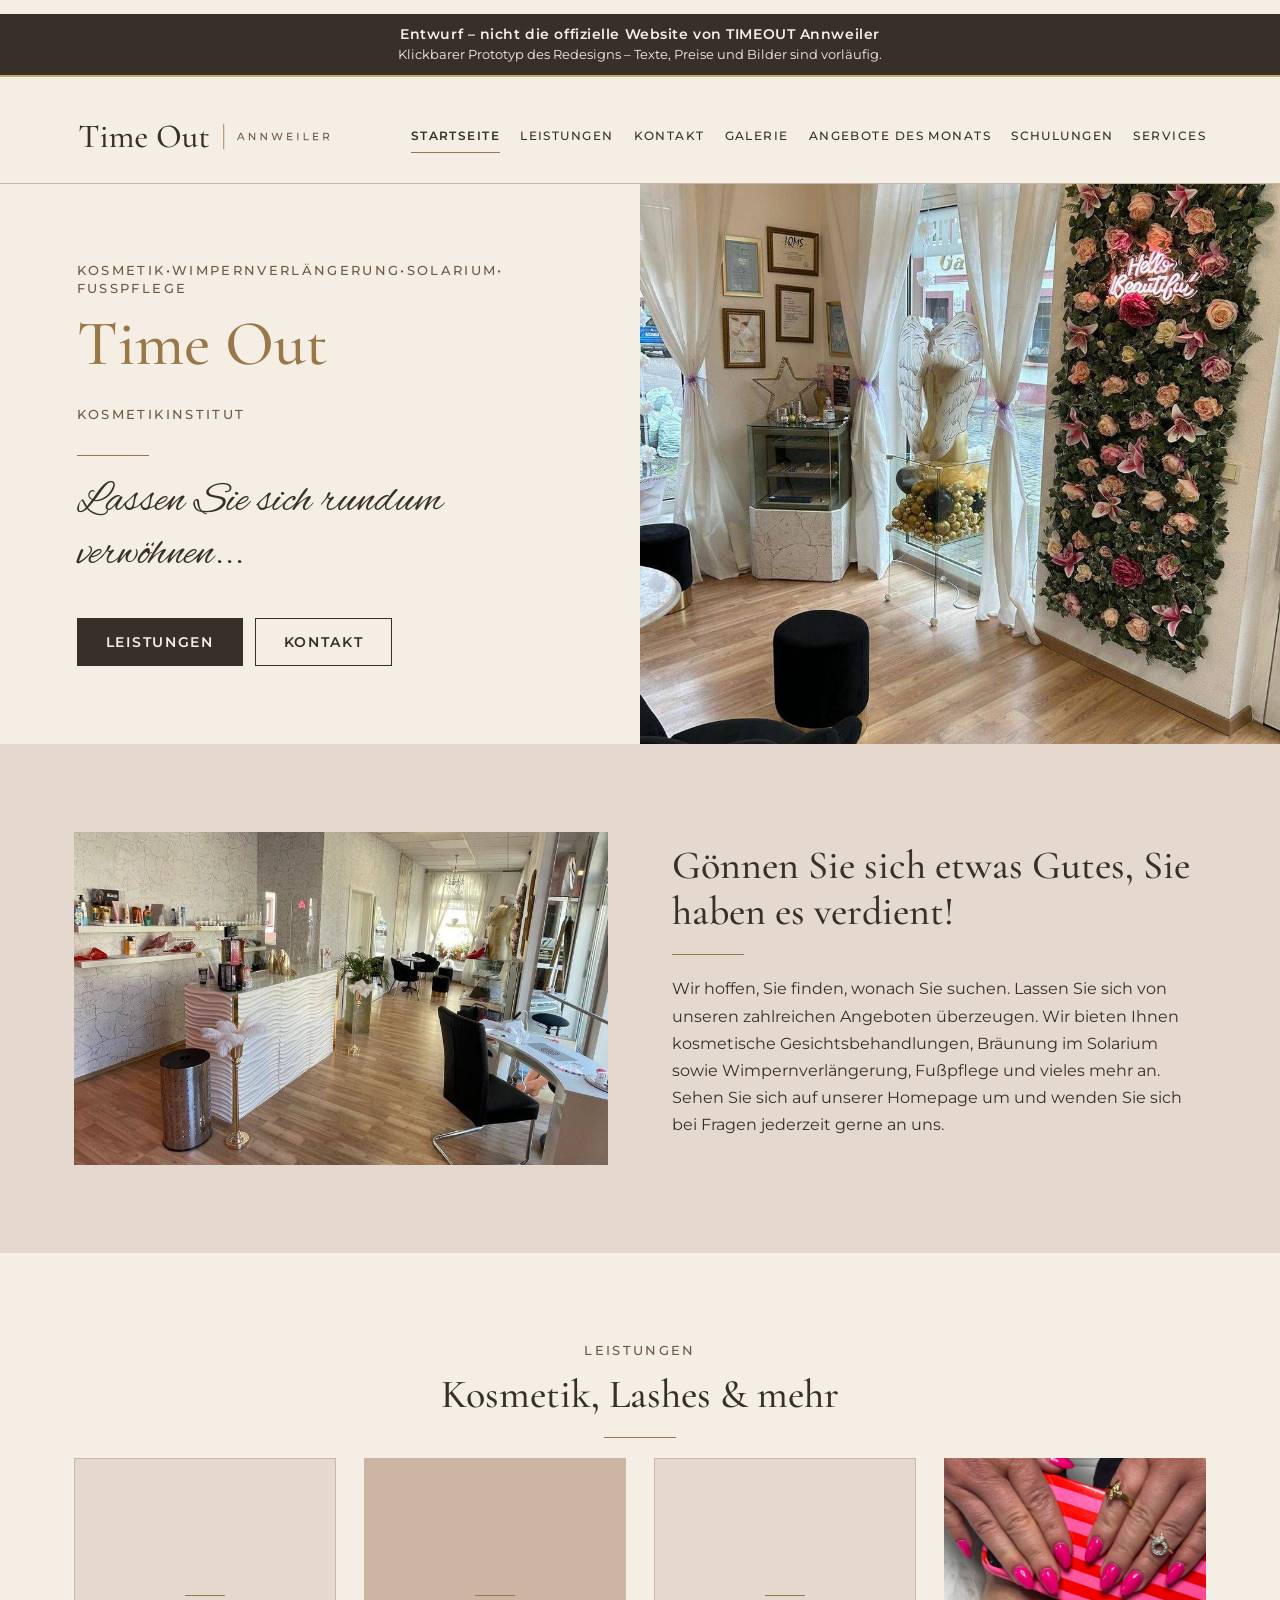
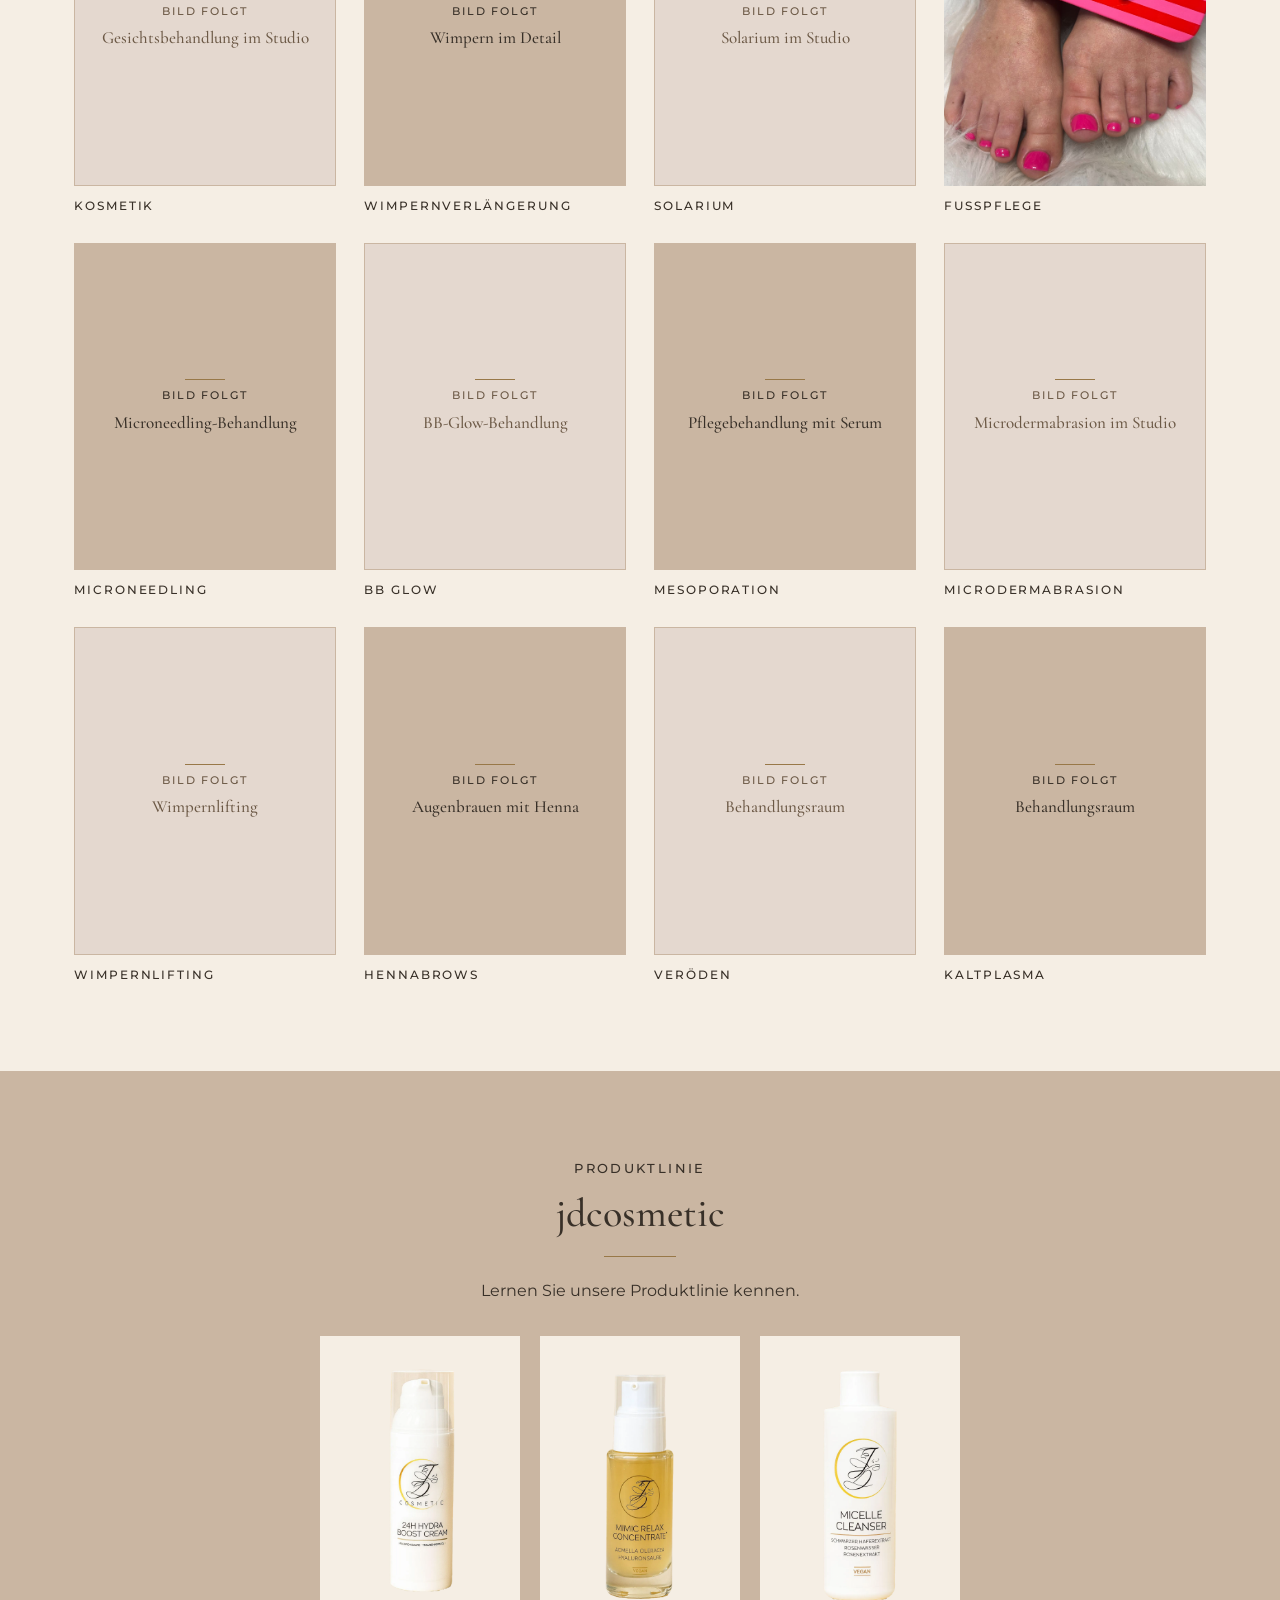
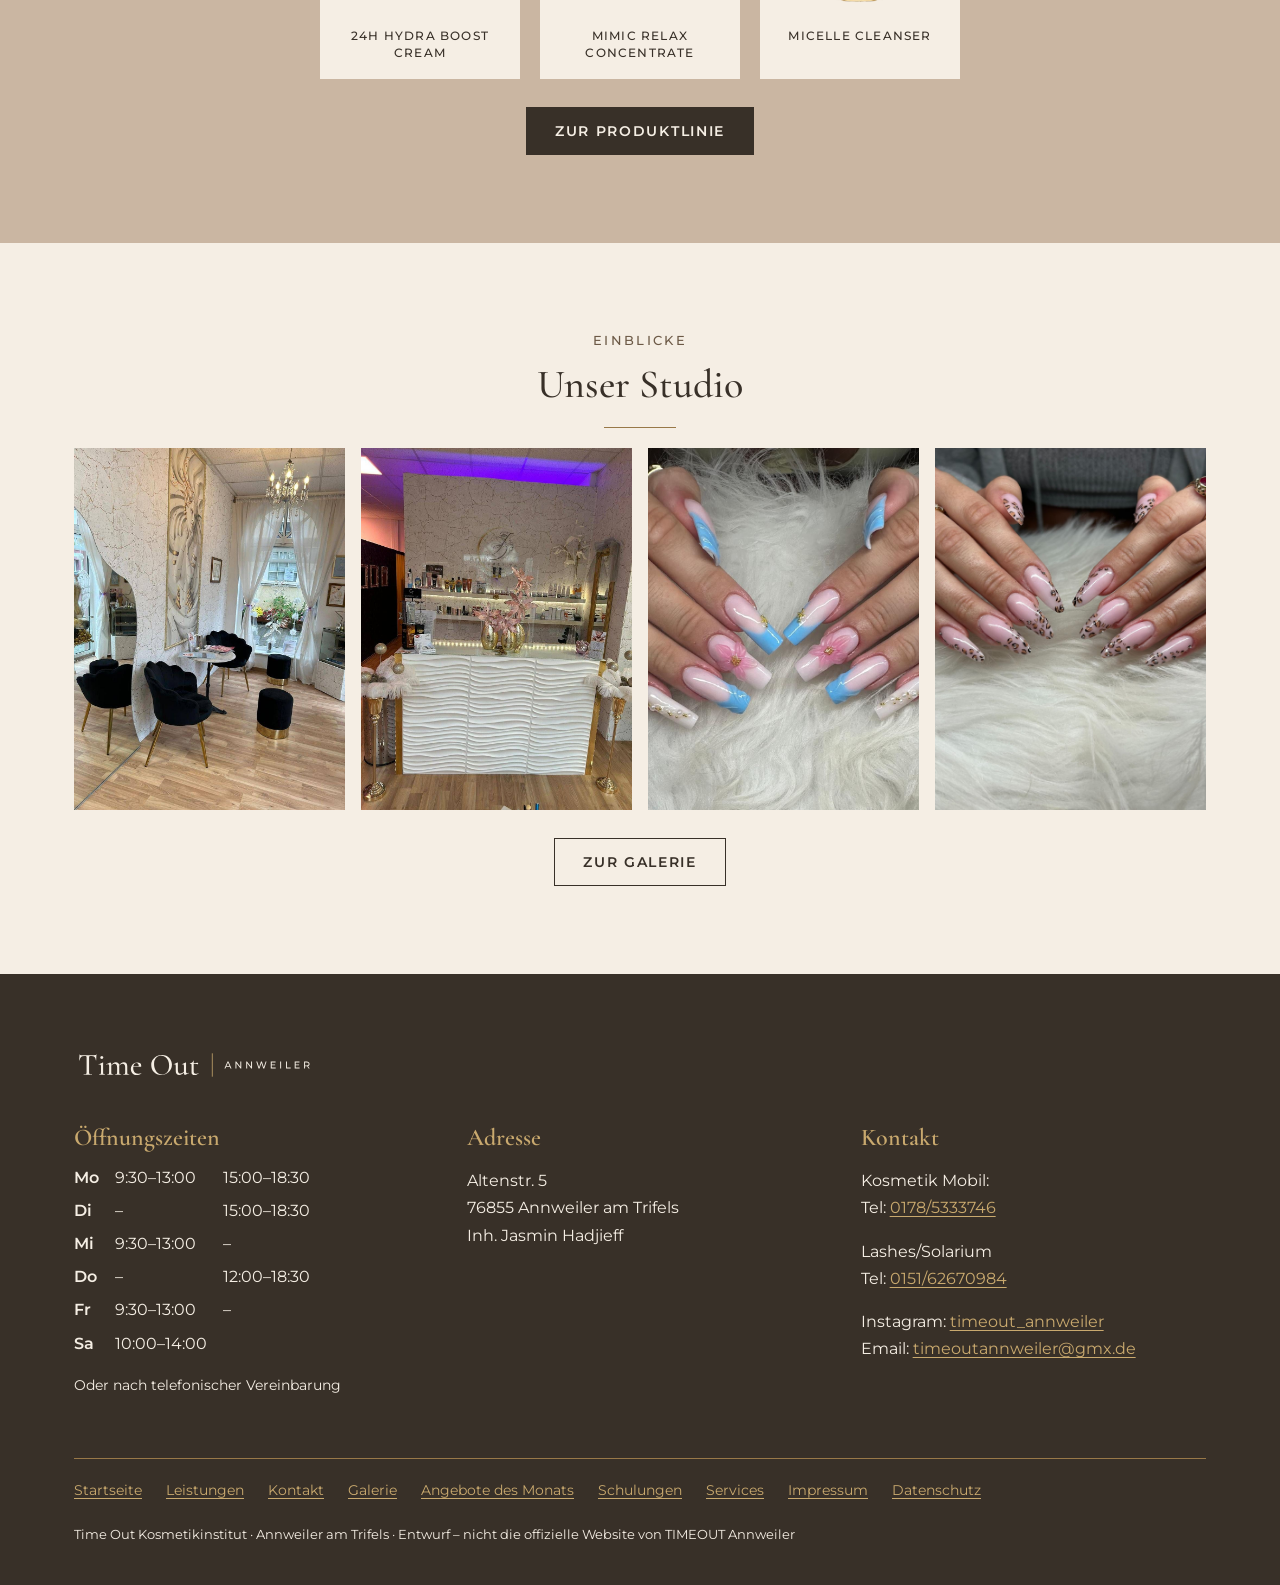
==== index.html @ f5adf03c "feat: publish redesign prototype Source: Kremer-Consulting/timeout-annweiler@d4bfa73 (prototype/), R" ====
<!doctype html>
<html lang="de">
<head>
<meta charset="utf-8">
<meta name="viewport" content="width=device-width, initial-scale=1">
<meta name="robots" content="noindex, nofollow">
<meta name="referrer" content="no-referrer">
<title>Startseite – Time Out Kosmetikinstitut (Entwurf)</title>
<meta name="description" content="Time Out Kosmetikinstitut in Annweiler am Trifels: Kosmetik, Wimpernverlängerung, Solarium, Fußpflege. Entwurf des Redesigns.">
<link rel="icon" type="image/png" sizes="32x32" href="brand/favicon-32.png">
<link rel="apple-touch-icon" href="brand/favicon-180.png">
<link rel="stylesheet" href="style.css">
<script src="menu.js"></script>
</head>
<body>
<a class="skip" href="#inhalt">Zum Inhalt springen</a>
<p class="draft-banner" role="note">Entwurf – nicht die offizielle Website von TIMEOUT Annweiler<span>Klickbarer Prototyp des Redesigns – Texte, Preise und Bilder sind vorläufig.</span></p>
<header class="site-header">
  <div class="wrap">
    <a class="brand" href="index.html"><img class="brand-word" src="brand/wordmark-a-light.svg" alt="Time Out – Annweiler, zur Startseite" width="496" height="78"><img class="brand-mono" src="brand/monogram-mark-light.svg" alt="Time Out – Annweiler, zur Startseite" width="512" height="512"></a>
    <button class="menu-button" type="button" aria-expanded="false" aria-controls="site-nav"><span class="menu-icon" aria-hidden="true"><span></span></span><span class="menu-text">Menü</span></button>
    <nav class="site-nav" id="site-nav" aria-label="Hauptnavigation"><ul><li><a href="index.html" aria-current="page">Startseite</a></li><li><a href="leistungen.html">Leistungen</a></li><li><a href="kontakt.html">Kontakt</a></li><li><a href="galerie.html">Galerie</a></li><li><a href="angebote-des-monats.html">Angebote des Monats</a></li><li><a href="schulungen.html">Schulungen</a></li><li><a href="services.html">Services</a></li></ul></nav>
  </div>
</header>
<main id="inhalt" tabindex="-1">

<section class="hero">
  <div class="hero__text">
    <p class="overline">Kosmetik•<wbr>Wimpernverlängerung•<wbr>Solarium•<wbr>Fußpflege</p>
    <h1 class="gold">Time Out</h1>
    <p class="overline">Kosmetikinstitut</p>
    <hr class="rule">
    <p class="script">Lassen Sie sich rundum verwöhnen...</p>
    <div class="buttons"><a class="button" href="leistungen.html">Leistungen</a><a class="button button--secondary" href="kontakt.html">Kontakt</a></div>
  </div>
  <div class="hero__media"><img src="img/studio-blumenwand.jpg" alt="Blick in das Studio: Blumenwand, Sitzmöbel und helle Vorhänge" width="1000" height="1333" loading="eager"></div>
</section>

<section class="section section--sand">
  <div class="wrap split">
    <figure class="photo-wide"><img src="img/studio-empfang.jpg" alt="Empfangstheke und Behandlungsplätze im Studio" width="1000" height="562" loading="lazy"></figure>
    <div>
      <h2>Gönnen Sie sich etwas Gutes, Sie haben es verdient!</h2>
      <hr class="rule">
      <p>Wir hoffen, Sie finden, wonach Sie suchen. Lassen Sie sich von unseren zahlreichen Angeboten überzeugen. Wir bieten Ihnen kosmetische Gesichtsbehandlungen, Bräunung im Solarium sowie Wimpernverlängerung, Fußpflege und vieles mehr an. Sehen Sie sich auf unserer Homepage um und wenden Sie sich bei Fragen jederzeit gerne an uns.</p>
    </div>
  </div>
</section>

<section class="section">
  <div class="wrap">
    <div class="center"><p class="overline">Leistungen</p><h2>Kosmetik, Lashes &amp; mehr</h2><hr class="rule"></div>
    <div class="tiles"><a class="tile" href="leistungen.html#kosmetik"><div class="ph" role="img" aria-label="Bildplatzhalter: Gesichtsbehandlung im Studio"><span class="ph__label">Bild folgt</span><span class="ph__desc">Gesichtsbehandlung im Studio</span></div><span class="tile__name">Kosmetik</span></a><a class="tile" href="leistungen.html#lashes"><div class="ph ph--taupe" role="img" aria-label="Bildplatzhalter: Wimpern im Detail"><span class="ph__label">Bild folgt</span><span class="ph__desc">Wimpern im Detail</span></div><span class="tile__name">Wimpern&shy;verlängerung</span></a><a class="tile" href="leistungen.html#solarium"><div class="ph" role="img" aria-label="Bildplatzhalter: Solarium im Studio"><span class="ph__label">Bild folgt</span><span class="ph__desc">Solarium im Studio</span></div><span class="tile__name">Solarium</span></a><a class="tile" href="leistungen.html#pedikuere"><img src="img/naegel-3.jpg" alt="Gepflegte Hände und Füße mit pinkfarbenem Lack" width="1600" height="1586" loading="lazy"><span class="tile__name">Fußpflege</span></a><a class="tile" href="leistungen.html#microneedling"><div class="ph ph--taupe" role="img" aria-label="Bildplatzhalter: Microneedling-Behandlung"><span class="ph__label">Bild folgt</span><span class="ph__desc">Microneedling-Behandlung</span></div><span class="tile__name">Microneedling</span></a><a class="tile" href="leistungen.html#bb-glow"><div class="ph" role="img" aria-label="Bildplatzhalter: BB-Glow-Behandlung"><span class="ph__label">Bild folgt</span><span class="ph__desc">BB-Glow-Behandlung</span></div><span class="tile__name">BB Glow</span></a><a class="tile" href="leistungen.html#mesoporation"><div class="ph ph--taupe" role="img" aria-label="Bildplatzhalter: Pflegebehandlung mit Serum"><span class="ph__label">Bild folgt</span><span class="ph__desc">Pflegebehandlung mit Serum</span></div><span class="tile__name">Meso&shy;poration</span></a><a class="tile" href="leistungen.html#microdermabrasion"><div class="ph" role="img" aria-label="Bildplatzhalter: Microdermabrasion im Studio"><span class="ph__label">Bild folgt</span><span class="ph__desc">Microdermabrasion im Studio</span></div><span class="tile__name">Micro&shy;dermabrasion</span></a><a class="tile" href="leistungen.html#zusatzleistungen"><div class="ph" role="img" aria-label="Bildplatzhalter: Wimpernlifting"><span class="ph__label">Bild folgt</span><span class="ph__desc">Wimpernlifting</span></div><span class="tile__name">Wimpernlifting</span></a><a class="tile" href="leistungen.html#zusatzleistungen"><div class="ph ph--taupe" role="img" aria-label="Bildplatzhalter: Augenbrauen mit Henna"><span class="ph__label">Bild folgt</span><span class="ph__desc">Augenbrauen mit Henna</span></div><span class="tile__name">Hennabrows</span></a><a class="tile" href="leistungen.html#zusatzleistungen"><div class="ph" role="img" aria-label="Bildplatzhalter: Behandlungsraum"><span class="ph__label">Bild folgt</span><span class="ph__desc">Behandlungsraum</span></div><span class="tile__name">Veröden</span></a><a class="tile" href="leistungen.html#zusatzleistungen"><div class="ph ph--taupe" role="img" aria-label="Bildplatzhalter: Behandlungsraum"><span class="ph__label">Bild folgt</span><span class="ph__desc">Behandlungsraum</span></div><span class="tile__name">Kaltplasma</span></a></div>
  </div>
</section>

<section class="section section--taupe">
  <div class="wrap center">
    <p class="overline" style="color: var(--text-primary)">Produktlinie</p>
    <h2>jdcosmetic</h2>
    <hr class="rule">
    <p class="lead">Lernen Sie unsere Produktlinie kennen.</p>
    <div class="products products--3" style="margin: 32px auto 0">
      <figure class="product"><img src="img/produkt-hydra-boost-cream.webp" alt="Spenderflasche 24H Hydra Boost Cream von jdcosmetic" width="1024" height="1536" loading="lazy"><figcaption>24H Hydra Boost Cream</figcaption></figure>
      <figure class="product"><img src="img/produkt-mimic-relax-concentrate.webp" alt="Flasche Mimic Relax Concentrate von jdcosmetic" width="1024" height="1536" loading="lazy"><figcaption>Mimic Relax Concentrate</figcaption></figure>
      <figure class="product"><img src="img/produkt-micelle-cleanser.webp" alt="Flasche Micelle Cleanser von jdcosmetic" width="1024" height="1536" loading="lazy"><figcaption>Micelle Cleanser</figcaption></figure>
    </div>
    <div class="buttons"><a class="button" href="leistungen.html#produktlinie">Zur Produktlinie</a></div>
  </div>
</section>

<section class="section">
  <div class="wrap">
    <div class="center"><p class="overline">Einblicke</p><h2>Unser Studio</h2><hr class="rule"></div>
    <div class="studio">
      <img src="img/studio-sitzecke.jpg" alt="Sitzecke mit schwarzen Samtsesseln, Kronleuchter und Spiegel" width="1000" height="1333" loading="lazy">
      <img src="img/studio-theke.jpg" alt="Beleuchtete Theke mit Produktregal" width="1000" height="1333" loading="lazy">
      <img src="img/naegel-1.jpg" alt="Lange Gelnägel in Rosa mit blauen Spitzen und Glitzer" width="1200" height="1082" loading="lazy">
      <img src="img/naegel-4.jpg" alt="Mandelförmige Gelnägel in Nude mit Leopardenmuster" width="1560" height="1600" loading="lazy">
    </div>
    <div class="center buttons"><a class="button button--secondary" href="galerie.html">Zur Galerie</a></div>
  </div>
</section>

</main>
<footer class="site-footer">
  <div class="wrap">
    <img class="footer-logo" src="brand/wordmark-a-dark.svg" alt="Time Out – Annweiler" width="496" height="78" loading="lazy">
    <div class="footer-grid">
      <div>
        <h2>Öffnungszeiten</h2>
        <table class="footer-hours"><caption class="visually-hidden">Öffnungszeiten</caption><tr><th scope="row">Mo</th><td>9:30–13:00</td><td>15:00–18:30</td></tr><tr><th scope="row">Di</th><td>–</td><td>15:00–18:30</td></tr><tr><th scope="row">Mi</th><td>9:30–13:00</td><td>–</td></tr><tr><th scope="row">Do</th><td>–</td><td>12:00–18:30</td></tr><tr><th scope="row">Fr</th><td>9:30–13:00</td><td>–</td></tr><tr><th scope="row">Sa</th><td>10:00–14:00</td><td></td></tr></table>
        <p class="small">Oder nach telefonischer Vereinbarung</p>
      </div>
      <div>
        <h2>Adresse</h2>
        <p>Altenstr. 5<br>76855 Annweiler am Trifels<br>Inh. Jasmin Hadjieff</p>
      </div>
      <div>
        <h2>Kontakt</h2>
        <p>Kosmetik Mobil:<br>Tel: <a href="tel:+491785333746">0178/5333746</a></p><p>Lashes/Solarium<br>Tel: <a href="tel:+4915162670984">0151/62670984</a></p><p>Instagram: <a href="https://www.instagram.com/timeout_annweiler/">timeout_annweiler</a><br>Email: <a href="mailto:timeoutannweiler@gmx.de">timeoutannweiler@gmx.de</a></p>
      </div>
    </div>
    <nav class="footer-nav" aria-label="Fußzeile"><ul><li><a href="index.html" aria-current="page">Startseite</a></li><li><a href="leistungen.html">Leistungen</a></li><li><a href="kontakt.html">Kontakt</a></li><li><a href="galerie.html">Galerie</a></li><li><a href="angebote-des-monats.html">Angebote des Monats</a></li><li><a href="schulungen.html">Schulungen</a></li><li><a href="services.html">Services</a></li><li><a href="impressum.html">Impressum</a></li><li><a href="datenschutz.html">Datenschutz</a></li></ul></nav>
    <p class="footer-bottom">Time Out Kosmetikinstitut · Annweiler am Trifels · Entwurf – nicht die offizielle Website von TIMEOUT Annweiler</p>
  </div>
</footer>
</body>
</html>
---- style.css ----
/* Prototyp #34 – Redesign nach ADR-0013/0014, Wortmarke ADR-0018.
   Farben 1:1 aus assets/brand/tokens.json (target), keine Werte ohne Token.
   Schriften selbst gehostet (SIL OFL, Lizenzen in fonts/). Keine externen Anfragen. */

@font-face { font-family: "Cormorant Garamond"; font-style: normal; font-weight: 500; font-display: swap; src: url("fonts/cormorant-garamond-latin-500-normal.woff2") format("woff2"); }
@font-face { font-family: "Cormorant Garamond"; font-style: normal; font-weight: 600; font-display: swap; src: url("fonts/cormorant-garamond-latin-600-normal.woff2") format("woff2"); }
@font-face { font-family: "Montserrat"; font-style: normal; font-weight: 400; font-display: swap; src: url("fonts/montserrat-latin-400-normal.woff2") format("woff2"); }
@font-face { font-family: "Montserrat"; font-style: normal; font-weight: 500; font-display: swap; src: url("fonts/montserrat-latin-500-normal.woff2") format("woff2"); }
@font-face { font-family: "Montserrat"; font-style: normal; font-weight: 600; font-display: swap; src: url("fonts/montserrat-latin-600-normal.woff2") format("woff2"); }
@font-face { font-family: "Alex Brush"; font-style: normal; font-weight: 400; font-display: swap; src: url("fonts/alex-brush-latin-400-normal.woff2") format("woff2"); }

:root {
  --bg-cream: #F5EEE4;
  --bg-sand: #E4D8CF;
  --bg-taupe: #CAB6A2;
  --bg-espresso: #383028;
  --text-primary: #383028;
  --text-secondary: #6C5946;
  --text-on-dark: #F5EEE4;
  --gold: #987848;
  --gold-deep: #725A36;
  --gold-light: #C9A96E;
  --line-decor: #CAB6A2;
  --line-field: #6C5946;
  --button-hover: #2C241C;

  --font-heading: "Cormorant Garamond", serif;
  --font-body: "Montserrat", sans-serif;
  --font-script: "Alex Brush", cursive;

  --wrap: 1180px;
  --gutter: 24px;
}

* { box-sizing: border-box; }
html { scroll-behavior: smooth; }
body {
  margin: 0;
  background: var(--bg-cream);
  color: var(--text-primary);
  font: 400 16px/1.7 var(--font-body);
}
img { display: block; max-width: 100%; height: auto; }
a { color: var(--gold-deep); text-decoration: underline; text-underline-offset: 3px; }
a:hover { color: var(--text-primary); }
:focus-visible { outline: 2px solid var(--gold-deep); outline-offset: 3px; }
/* Fokusfarbe je Grund nur aus erlaubten Paaren (tokens.json): Taupe -> Espresso, Espresso -> Gold hell */
.section--taupe :focus-visible { outline-color: var(--text-primary); }
.site-footer :focus-visible { outline-color: var(--gold-light); }
.wrap { max-width: var(--wrap); margin: 0 auto; padding: 0 var(--gutter); }

.visually-hidden { position: absolute; width: 1px; height: 1px; overflow: hidden; clip: rect(0 0 0 0); white-space: nowrap; }

/* Sprunglink (Befund B1: nur bei Tastaturfokus sichtbar) */
.skip {
  position: absolute; left: 12px; top: -100px; z-index: 20;
  background: var(--bg-cream); color: var(--text-primary);
  padding: 10px 16px; font-weight: 600;
}
.skip:focus { top: 12px; }

/* Entwurfs-Banner (ADR-0022) */
.draft-banner {
  background: var(--bg-espresso);
  color: var(--text-on-dark);
  text-align: center;
  font: 600 14px/1.5 var(--font-body);
  letter-spacing: .04em;
  padding: 10px var(--gutter);
  border-bottom: 2px solid var(--gold-light);
}
.draft-banner span { display: block; font-weight: 400; font-size: 13px; letter-spacing: 0; }

/* Typografie */
h1, h2, h3 { font-family: var(--font-heading); font-weight: 500; margin: 0 0 .4em; color: var(--text-primary); }
h1 { font-size: 56px; line-height: 1.1; }
h2 { font-size: 40px; line-height: 1.15; }
h3 { font-size: 26px; line-height: 1.2; font-weight: 600; }
.gold { color: var(--gold); }                 /* nur ab 24 px und nur auf Creme */
.overline {
  font: 500 13px/1.4 var(--font-body);
  letter-spacing: .18em;
  text-transform: uppercase;
  color: var(--text-secondary);
  margin: 0 0 12px;
}
.script { font: 400 44px/1.2 var(--font-script); color: var(--text-primary); margin: 0 0 8px; }
.small { font-size: 14px; line-height: 1.6; }
.muted { color: var(--text-secondary); }
.rule { width: 72px; height: 1px; background: var(--gold); border: 0; margin: 20px 0; }
.center { text-align: center; }
.center .rule { margin-left: auto; margin-right: auto; }
.lead { max-width: 640px; }
.center .lead { margin-left: auto; margin-right: auto; }

/* Kopfzeile */
.site-header { background: var(--bg-cream); border-bottom: 1px solid var(--line-decor); position: relative; }
.site-header .wrap { display: flex; align-items: center; justify-content: space-between; gap: 24px; min-height: 92px; }
.brand { display: block; flex: 0 0 auto; line-height: 0; }
.brand img { width: 260px; height: auto; }
.brand .brand-mono { display: none; width: 52px; }
.menu-button { display: none; }
.site-nav ul { display: flex; flex-wrap: wrap; justify-content: flex-end; gap: 4px 20px; list-style: none; margin: 0; padding: 0; }
.site-nav a {
  display: inline-block;
  color: var(--text-primary);
  text-decoration: none;
  font: 500 12px/1 var(--font-body);
  letter-spacing: .12em;
  text-transform: uppercase;
  padding: 10px 0;
  border-bottom: 1px solid transparent;
}
.site-nav a:hover, .site-nav a[aria-current="page"] { border-bottom-color: var(--gold); color: var(--text-primary); }
.site-nav a[aria-current="page"] { font-weight: 600; }

/* Abschnitte */
.section { padding: 88px 0; }
.section--sand { background: var(--bg-sand); }
.section--taupe { background: var(--bg-taupe); }
.section--tight { padding: 56px 0; }

/* Hero */
.hero { display: grid; grid-template-columns: minmax(0, 1fr) minmax(0, 1fr); min-height: 560px; }
.hero__text { display: flex; flex-direction: column; justify-content: center; padding: 72px clamp(24px, 6vw, 96px); }
.hero__media { position: relative; overflow: hidden; min-height: 420px; }
.hero__media img { position: absolute; inset: 0; width: 100%; height: 100%; object-fit: cover; }
.hero h1 { font-size: 64px; }

/* Buttons */
.button {
  display: inline-block;
  font: 600 14px/1 var(--font-body);
  letter-spacing: .12em;
  text-transform: uppercase;
  text-decoration: none;
  padding: 16px 28px;
  border: 1px solid var(--text-primary);
  background: var(--text-primary);
  color: var(--text-on-dark);
}
.button:hover, .button:focus-visible { background: var(--button-hover); color: var(--text-on-dark); }
.button--secondary { background: transparent; color: var(--text-primary); }
.button--secondary:hover, .button--secondary:focus-visible { background: var(--bg-sand); color: var(--text-primary); }
.buttons { display: flex; flex-wrap: wrap; gap: 12px; margin-top: 28px; }
.center .buttons, .buttons.center { justify-content: center; }

/* Bildplatzhalter (ADR-0022): Fläche in Brand-Farben mit Bildbeschreibung */
.ph {
  display: flex; flex-direction: column; justify-content: center; align-items: center; gap: 8px;
  width: 100%; aspect-ratio: 4 / 5; padding: 20px;
  background: var(--bg-sand); color: var(--text-secondary);
  border: 1px solid var(--line-decor);
  text-align: center;
  margin: 0;
}
.ph::before { content: ""; width: 40px; height: 1px; background: var(--gold); }
.ph--taupe { background: var(--bg-taupe); color: var(--text-primary); }
.ph--cream { background: var(--bg-cream); color: var(--text-secondary); }
.ph--wide { aspect-ratio: 16 / 9; }
.ph--square { aspect-ratio: 1 / 1; }
.ph--fill { aspect-ratio: auto; height: 100%; min-height: 320px; }
.ph__label { font: 500 11px/1.4 var(--font-body); letter-spacing: .18em; text-transform: uppercase; }
.ph__desc { font: 500 20px/1.3 var(--font-heading); max-width: 26ch; }
.ph--taupe .ph__desc, .ph--taupe .ph__label { color: var(--text-primary); }

/* Leistungskacheln */
.tiles { display: grid; grid-template-columns: repeat(4, minmax(0, 1fr)); gap: 28px; }
.tile { display: block; text-decoration: none; color: var(--text-primary); }
.tile img { aspect-ratio: 4 / 5; object-fit: cover; width: 100%; }
.tile .ph__desc { font-size: 17px; }
.tile__name { display: block; margin-top: 12px; font: 500 12px/1.4 var(--font-body); letter-spacing: .16em; text-transform: uppercase; }
.tile:hover .tile__name { color: var(--gold-deep); }

/* Zwei Spalten */
.split { display: grid; grid-template-columns: 1fr 1fr; gap: 64px; align-items: center; }
.split--top { align-items: start; }
.grid-2 { display: grid; grid-template-columns: 1fr 1fr; gap: 28px; align-items: start; }

/* Studio- und Bildraster */
.studio { display: grid; grid-template-columns: repeat(4, 1fr); gap: 16px; }
.studio img { aspect-ratio: 3 / 4; object-fit: cover; width: 100%; }
.photo-wide img { width: 100%; aspect-ratio: 16 / 10; object-fit: cover; }
figure { margin: 0; }
figcaption { font-size: 14px; line-height: 1.6; color: var(--text-secondary); margin-top: 8px; }

/* Produktlinie */
.products { display: grid; grid-template-columns: repeat(5, minmax(0, 1fr)); gap: 20px; }
.product { background: var(--bg-cream); padding: 16px 12px 18px; text-align: center; }
.product img { width: 100%; aspect-ratio: 2 / 3; object-fit: contain; }
.product figcaption { color: var(--text-primary); font: 500 12px/1.4 var(--font-body); letter-spacing: .1em; text-transform: uppercase; margin-top: 12px; }
.products--3 { grid-template-columns: repeat(3, minmax(0, 1fr)); max-width: 640px; }
.brand-ph { max-width: 260px; margin: 0 auto 32px; }

/* Sprungmarken */
.jump { display: flex; flex-wrap: wrap; gap: 10px; justify-content: center; list-style: none; padding: 0; margin: 28px 0 0; }
.jump a { display: inline-block; border: 1px solid var(--text-primary); padding: 9px 16px; color: var(--text-primary); text-decoration: none; font: 500 12px/1 var(--font-body); letter-spacing: .12em; text-transform: uppercase; }
.jump a:hover, .jump a:focus-visible { background: var(--bg-sand); }

/* Preislisten */
.price-group { background: var(--bg-cream); padding: 36px 40px; scroll-margin-top: 24px; }
.price-columns { columns: 2 420px; column-gap: 28px; }
.price-columns .price-group { break-inside: avoid; margin: 0 0 28px; }
.price-group > p { margin: 0 0 8px; }
.price-list { list-style: none; margin: 0; padding: 0; }
.price-list li { display: grid; grid-template-columns: 1fr auto; gap: 4px 24px; padding: 16px 0; border-bottom: 1px solid var(--line-decor); }
.price-list li:last-child { border-bottom: 0; }
.price-list .name { font-weight: 600; }
.price-list .price { font-weight: 600; white-space: nowrap; text-align: right; }
.price-list .desc { grid-column: 1 / -1; color: var(--text-secondary); font-size: 14px; line-height: 1.6; }
.open-note { border-left: 2px solid var(--gold); padding: 8px 16px; color: var(--text-secondary); font-size: 14px; margin: 16px 0 0; }
.tags { display: flex; flex-wrap: wrap; gap: 10px; list-style: none; padding: 0; margin: 0; }
.tags li { background: var(--bg-sand); padding: 8px 14px; font-size: 14px; }

/* Kontakt */
.info-card { background: var(--bg-cream); padding: 40px; }
.section:not(.section--sand) .info-card { background: var(--bg-sand); }
.hours { width: 100%; border-collapse: collapse; }
.hours th, .hours td { text-align: left; padding: 10px 0; border-bottom: 1px solid var(--line-decor); font-weight: 400; vertical-align: top; }
.hours th { font-weight: 600; width: 64px; }
.contact-list { list-style: none; padding: 0; margin: 0; }
.contact-list li { padding: 10px 0; border-bottom: 1px solid var(--line-decor); }
.contact-list li:last-child { border-bottom: 0; }

/* Galerie */
.gallery { display: grid; grid-template-columns: repeat(4, minmax(0, 1fr)); gap: 16px; }
.gallery img { width: 100%; aspect-ratio: 1 / 1; object-fit: cover; }
.gallery-text { max-width: 880px; margin: 0 auto; }

/* „Folgt“-Seiten */
.soon { min-height: 46vh; display: flex; align-items: center; }
.soon .wrap { max-width: 760px; }

/* Footer */
.site-footer { background: var(--bg-espresso); color: var(--text-on-dark); padding: 72px 0 40px; }
.site-footer h2 { color: var(--gold-light); font-size: 24px; font-weight: 600; }
.site-footer a { color: var(--gold-light); }
.site-footer a:hover { color: var(--text-on-dark); }
.footer-logo { width: 240px; margin-bottom: 40px; }
.footer-grid { display: grid; grid-template-columns: repeat(3, 1fr); gap: 48px; }
.footer-hours { border-collapse: collapse; }
.footer-hours th, .footer-hours td { text-align: left; padding: 3px 16px 3px 0; font-weight: 400; vertical-align: top; }
.footer-hours th { font-weight: 600; }
.footer-nav { margin-top: 48px; padding-top: 20px; border-top: 1px solid var(--gold); }
.footer-nav ul { display: flex; flex-wrap: wrap; gap: 8px 24px; list-style: none; margin: 0; padding: 0; font-size: 14px; }
.footer-bottom { margin: 20px 0 0; font-size: 13px; }

/* Tablet und Mobil: Menü per Button */
@media (max-width: 1100px) {
  .site-header .wrap { min-height: 72px; flex-wrap: wrap; padding-top: 10px; padding-bottom: 10px; }
  .brand .brand-word { display: none; }
  .brand .brand-mono { display: block; }
  .js .menu-button {
    display: inline-flex; align-items: center; gap: 10px;
    background: transparent; color: var(--text-primary);
    border: 1px solid var(--text-primary);
    padding: 12px 16px;
    font: 600 13px/1 var(--font-body); letter-spacing: .12em; text-transform: uppercase;
    cursor: pointer;
  }
  .js .menu-button:hover { background: var(--bg-sand); }
  .menu-icon { position: relative; width: 18px; height: 12px; }
  .menu-icon::before, .menu-icon::after, .menu-icon span { content: ""; position: absolute; left: 0; width: 18px; height: 2px; background: var(--text-primary); }
  .menu-icon::before { top: 0; }
  .menu-icon span { top: 5px; }
  .menu-icon::after { top: 10px; }
  .menu-button[aria-expanded="true"] .menu-icon span { opacity: 0; }
  .menu-button[aria-expanded="true"] .menu-icon::before { top: 5px; transform: rotate(45deg); }
  .menu-button[aria-expanded="true"] .menu-icon::after { top: 5px; transform: rotate(-45deg); }
  .site-nav { flex: 1 0 100%; }
  .js .site-nav { display: none; }
  .js .site-nav.is-open { display: block; }
  .site-nav ul { flex-direction: column; gap: 0; padding: 8px 0 12px; }
  .site-nav li { border-top: 1px solid var(--line-decor); }
  .site-nav a { display: block; padding: 16px 0; font-size: 13px; border-bottom: 0; }
  .site-nav a[aria-current="page"] { border-left: 3px solid var(--gold); padding-left: 12px; }
  .products { grid-template-columns: repeat(3, minmax(0, 1fr)); }
}

@media (max-width: 900px) {
  h1, .hero h1 { font-size: 40px; }
  h2 { font-size: 30px; }
  h3 { font-size: 22px; }
  .script { font-size: 34px; }
  .section { padding: 56px 0; }
  .hero, .split, .grid-2, .footer-grid { grid-template-columns: minmax(0, 1fr); }
  .overline { overflow-wrap: anywhere; }
  .tile__name { font-size: 11px; letter-spacing: .06em; }
  .hero__media { min-height: 320px; order: -1; }
  .hero__text { padding: 40px var(--gutter); }
  .tiles { grid-template-columns: repeat(2, minmax(0, 1fr)); gap: 16px; }
  .tile .ph__desc { font-size: 15px; }
  .ph { padding: 12px; }
  .studio, .gallery { grid-template-columns: repeat(2, 1fr); }
  .products { grid-template-columns: repeat(2, minmax(0, 1fr)); }
  .products--3 { grid-template-columns: repeat(3, minmax(0, 1fr)); gap: 10px; }
  .product { padding: 12px 6px 14px; }
  .product figcaption { font-size: 10px; letter-spacing: .04em; }
  .price-group, .info-card { padding: 24px; }
  .split { gap: 32px; }
  .footer-grid { gap: 32px; }
}
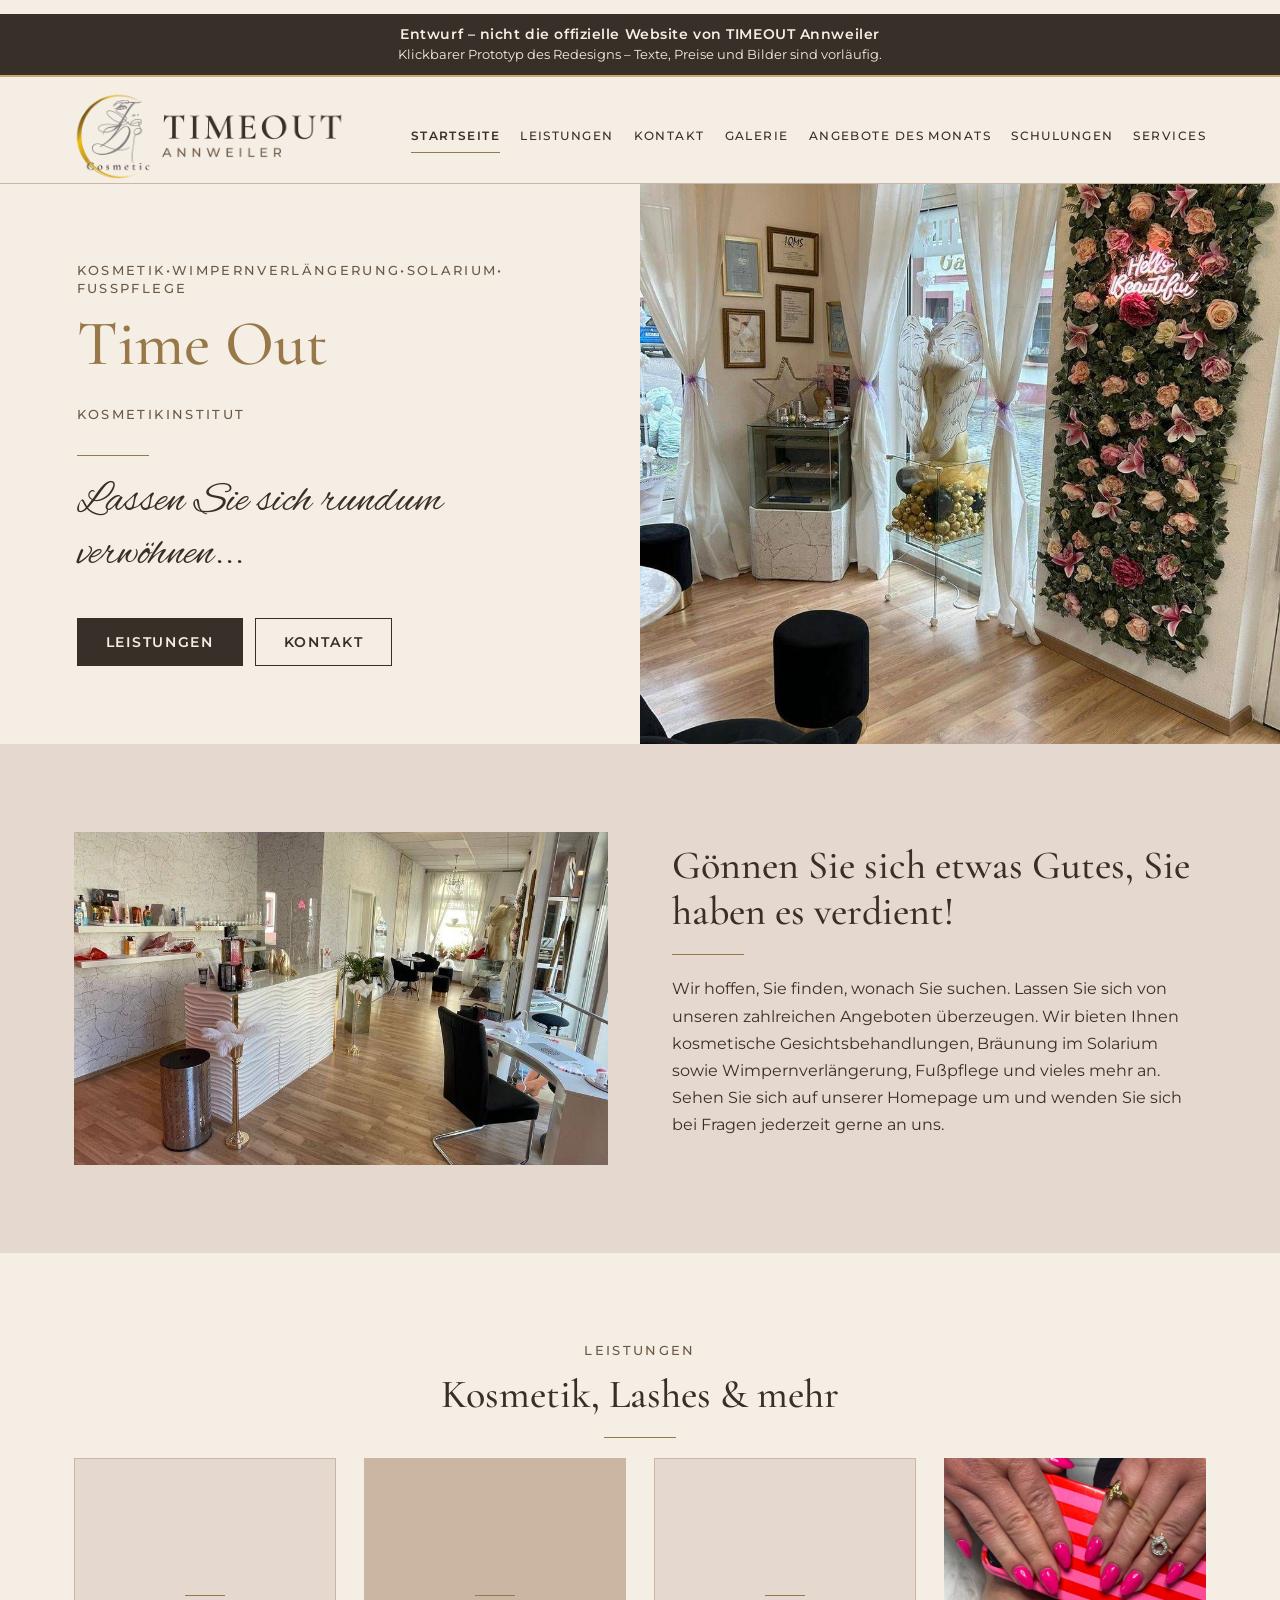
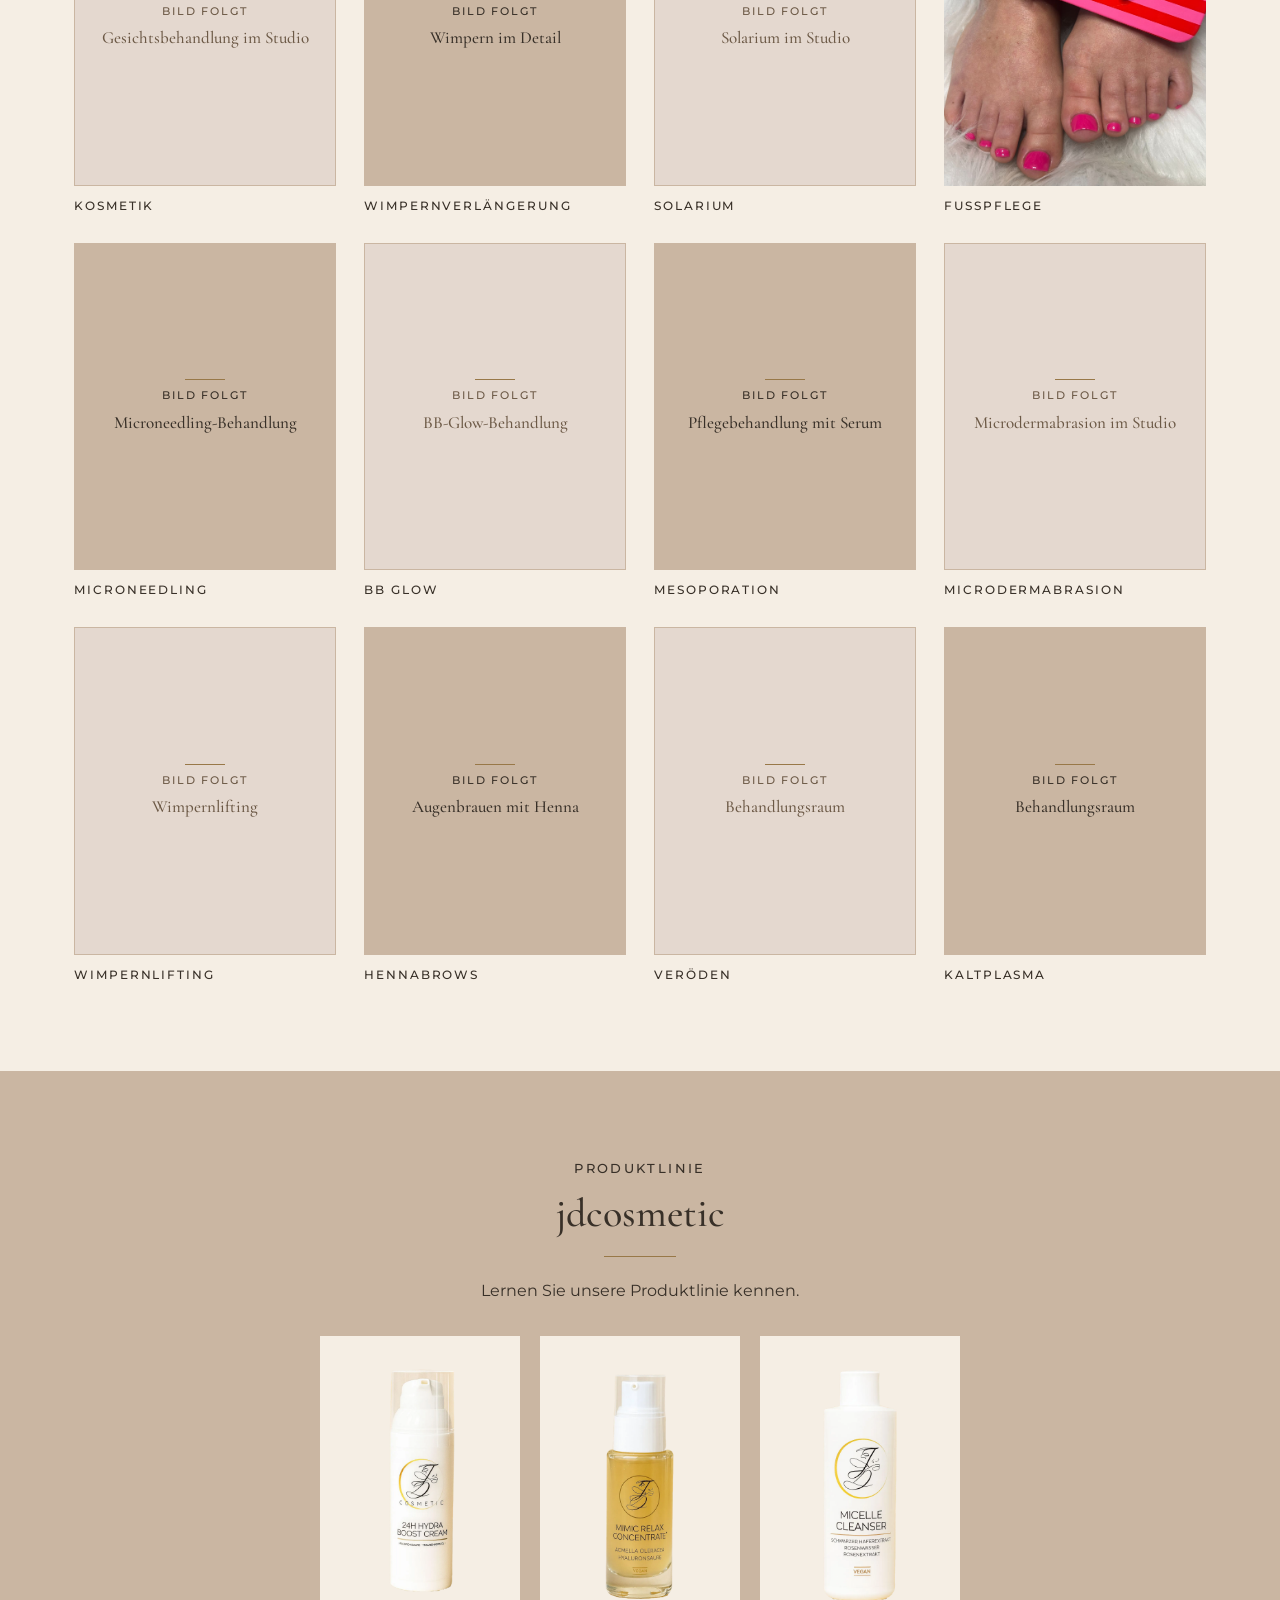
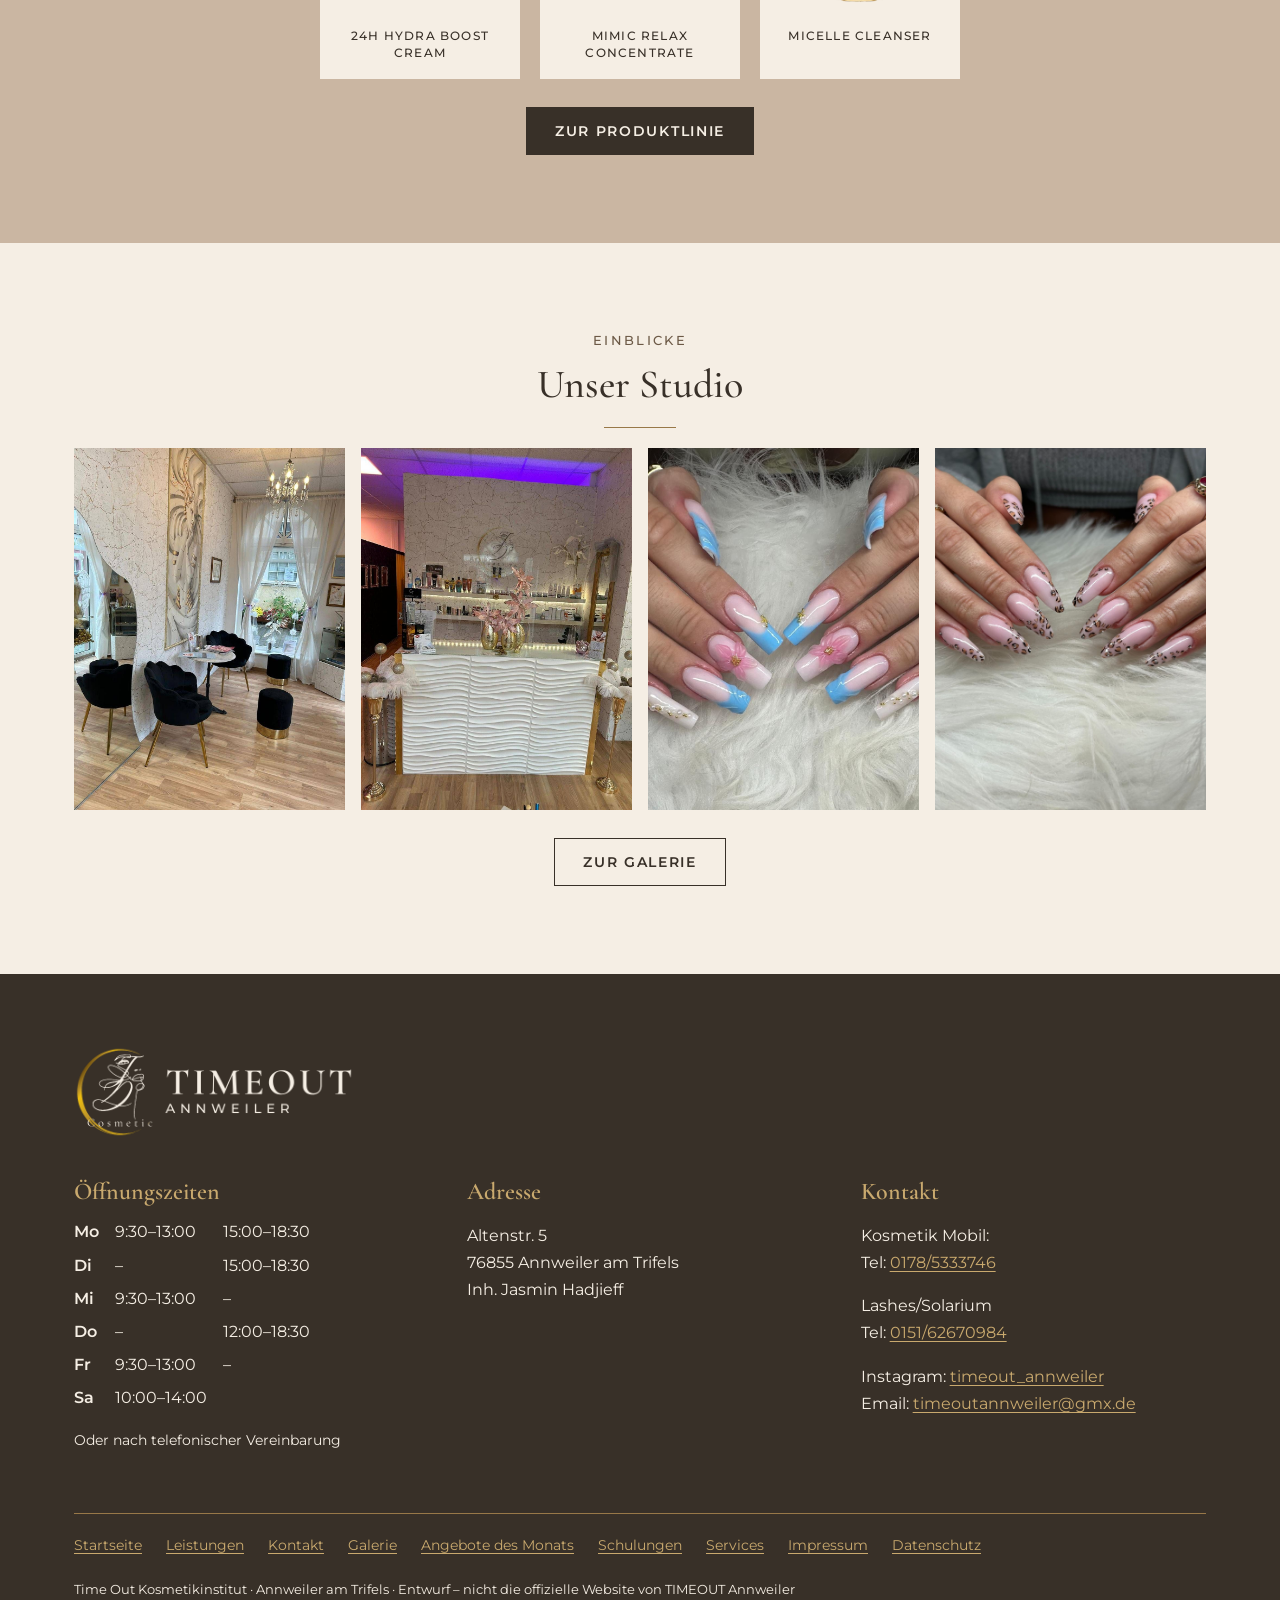
==== commit 7899e2b9: "feat: update prototype with JD logo and new favicon Source: Kremer-Consulting/timeout-annweiler@37f7" ====
--- a/index.html
+++ b/index.html
@@ -7,6 +7,8 @@
 <meta name="referrer" content="no-referrer">
 <title>Startseite – Time Out Kosmetikinstitut (Entwurf)</title>
 <meta name="description" content="Time Out Kosmetikinstitut in Annweiler am Trifels: Kosmetik, Wimpernverlängerung, Solarium, Fußpflege. Entwurf des Redesigns.">
+<link rel="icon" href="brand/favicon.ico" sizes="16x16 32x32 48x48">
+<link rel="icon" type="image/svg+xml" href="brand/favicon.svg">
 <link rel="icon" type="image/png" sizes="32x32" href="brand/favicon-32.png">
 <link rel="apple-touch-icon" href="brand/favicon-180.png">
 <link rel="stylesheet" href="style.css">
@@ -17,7 +19,7 @@
 <p class="draft-banner" role="note">Entwurf – nicht die offizielle Website von TIMEOUT Annweiler<span>Klickbarer Prototyp des Redesigns – Texte, Preise und Bilder sind vorläufig.</span></p>
 <header class="site-header">
   <div class="wrap">
-    <a class="brand" href="index.html"><img class="brand-word" src="brand/wordmark-a-light.svg" alt="Time Out – Annweiler, zur Startseite" width="496" height="78"><img class="brand-mono" src="brand/monogram-mark-light.svg" alt="Time Out – Annweiler, zur Startseite" width="512" height="512"></a>
+    <a class="brand" href="index.html"><img class="brand-word" src="brand/lockup-horizontal-1200.png" alt="TIMEOUT Annweiler, zur Startseite" width="1200" height="396"><img class="brand-mono" src="brand/lockup-compact-1200.png" alt="TIMEOUT Annweiler, zur Startseite" width="1200" height="374"></a>
     <button class="menu-button" type="button" aria-expanded="false" aria-controls="site-nav"><span class="menu-icon" aria-hidden="true"><span></span></span><span class="menu-text">Menü</span></button>
     <nav class="site-nav" id="site-nav" aria-label="Hauptnavigation"><ul><li><a href="index.html" aria-current="page">Startseite</a></li><li><a href="leistungen.html">Leistungen</a></li><li><a href="kontakt.html">Kontakt</a></li><li><a href="galerie.html">Galerie</a></li><li><a href="angebote-des-monats.html">Angebote des Monats</a></li><li><a href="schulungen.html">Schulungen</a></li><li><a href="services.html">Services</a></li></ul></nav>
   </div>
@@ -85,7 +87,7 @@
 </main>
 <footer class="site-footer">
   <div class="wrap">
-    <img class="footer-logo" src="brand/wordmark-a-dark.svg" alt="Time Out – Annweiler" width="496" height="78" loading="lazy">
+    <img class="footer-logo" src="brand/lockup-horizontal-dark-1200.png" alt="TIMEOUT Annweiler" width="1200" height="396" loading="lazy">
     <div class="footer-grid">
       <div>
         <h2>Öffnungszeiten</h2>
--- a/style.css
+++ b/style.css
@@ -1,4 +1,4 @@
-/* Prototyp #34 – Redesign nach ADR-0013/0014, Wortmarke ADR-0018.
+/* Prototyp #34 – Redesign nach ADR-0013/0014, Logo nach ADR-0023 (#36).
    Farben 1:1 aus assets/brand/tokens.json (target), keine Werte ohne Token.
    Schriften selbst gehostet (SIL OFL, Lizenzen in fonts/). Keine externen Anfragen. */
 
@@ -97,8 +97,9 @@
 .site-header { background: var(--bg-cream); border-bottom: 1px solid var(--line-decor); position: relative; }
 .site-header .wrap { display: flex; align-items: center; justify-content: space-between; gap: 24px; min-height: 92px; }
 .brand { display: block; flex: 0 0 auto; line-height: 0; }
-.brand img { width: 260px; height: auto; }
-.brand .brand-mono { display: none; width: 52px; }
+/* Logo: Lockup quer (JD-Logo + „TIMEOUT · Annweiler“, ADR-0023), mobil Bildzeichen + „TIMEOUT“ */
+.brand img { width: 270px; height: auto; }
+.brand .brand-mono { display: none; width: auto; height: 44px; }
 .menu-button { display: none; }
 .site-nav ul { display: flex; flex-wrap: wrap; justify-content: flex-end; gap: 4px 20px; list-style: none; margin: 0; padding: 0; }
 .site-nav a {
@@ -190,7 +191,8 @@
 .product img { width: 100%; aspect-ratio: 2 / 3; object-fit: contain; }
 .product figcaption { color: var(--text-primary); font: 500 12px/1.4 var(--font-body); letter-spacing: .1em; text-transform: uppercase; margin-top: 12px; }
 .products--3 { grid-template-columns: repeat(3, minmax(0, 1fr)); max-width: 640px; }
-.brand-ph { max-width: 260px; margin: 0 auto 32px; }
+.brand-logo { max-width: 200px; margin: 0 auto 32px; padding: 20px; background: var(--bg-cream); }
+.brand-logo img { width: 100%; height: auto; }
 
 /* Sprungmarken */
 .jump { display: flex; flex-wrap: wrap; gap: 10px; justify-content: center; list-style: none; padding: 0; margin: 28px 0 0; }
@@ -236,7 +238,7 @@
 .site-footer h2 { color: var(--gold-light); font-size: 24px; font-weight: 600; }
 .site-footer a { color: var(--gold-light); }
 .site-footer a:hover { color: var(--text-on-dark); }
-.footer-logo { width: 240px; margin-bottom: 40px; }
+.footer-logo { width: 280px; height: auto; margin-bottom: 40px; }
 .footer-grid { display: grid; grid-template-columns: repeat(3, 1fr); gap: 48px; }
 .footer-hours { border-collapse: collapse; }
 .footer-hours th, .footer-hours td { text-align: left; padding: 3px 16px 3px 0; font-weight: 400; vertical-align: top; }
